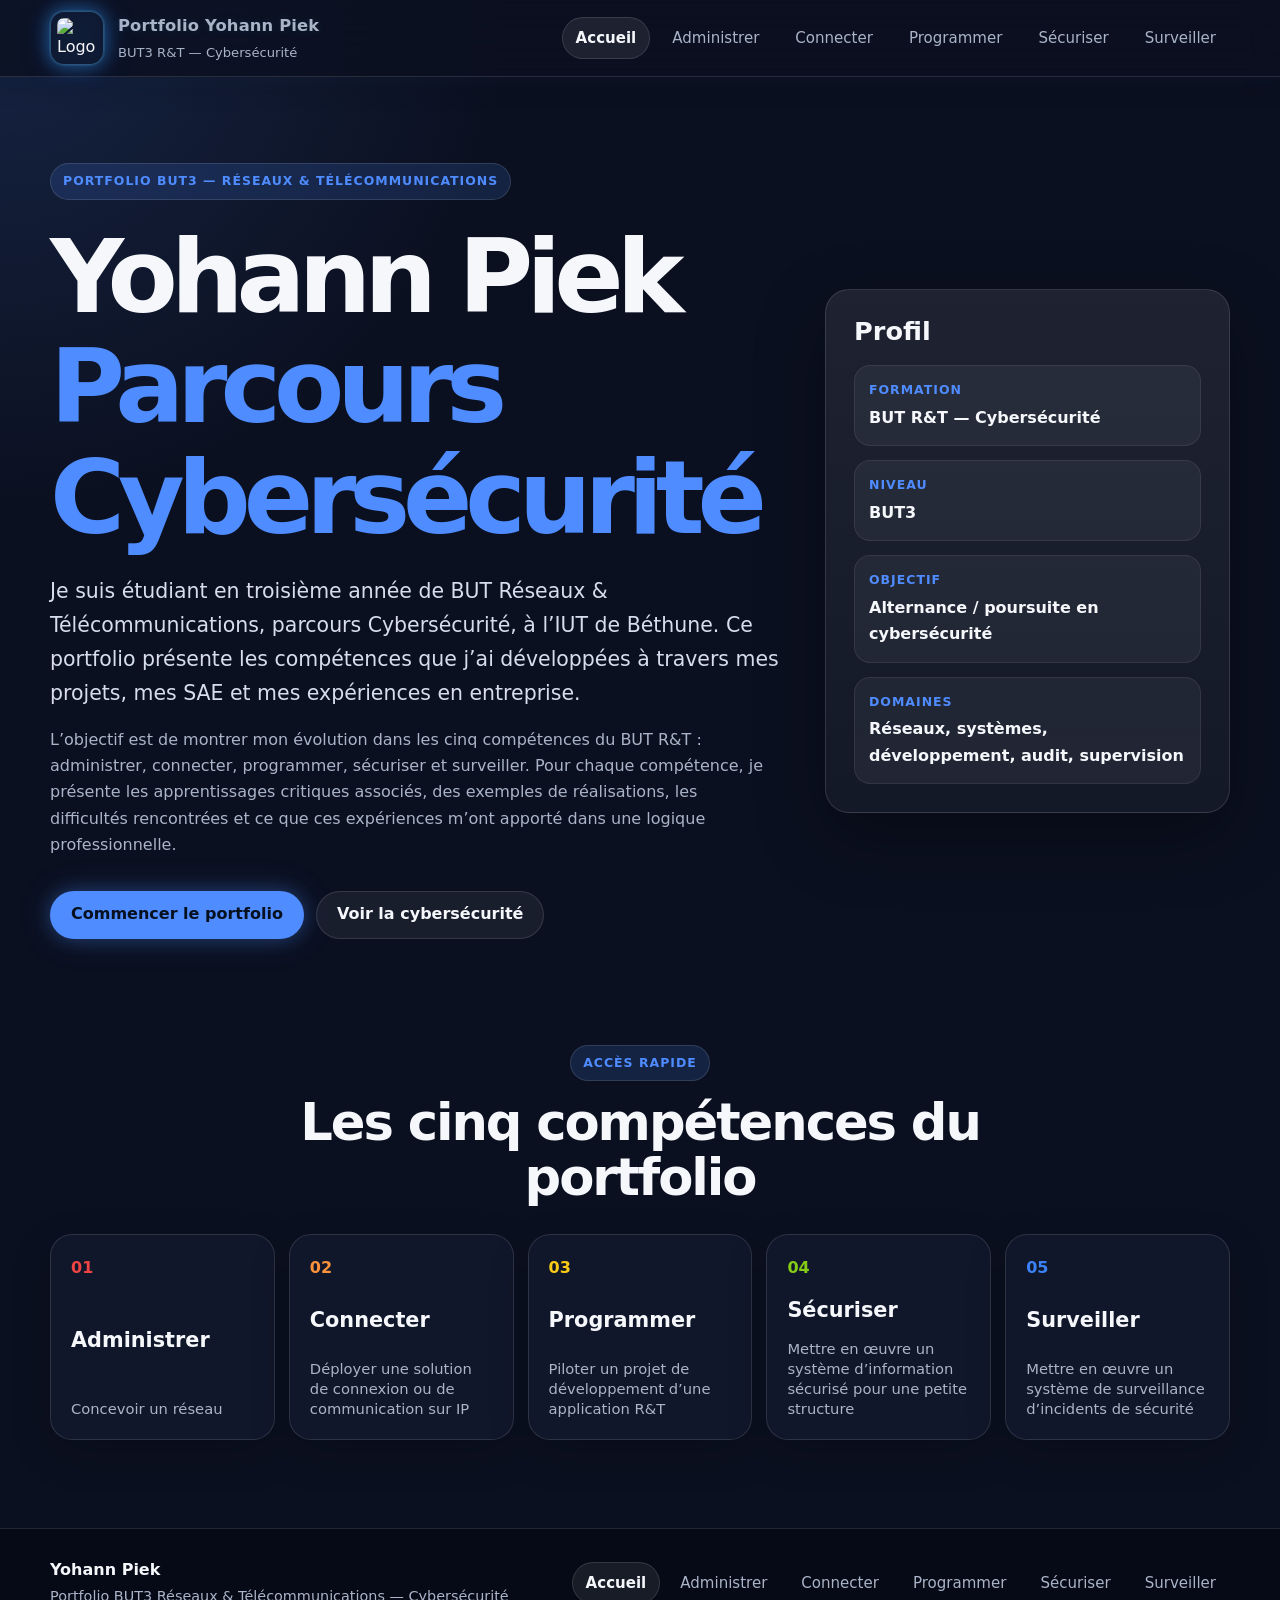
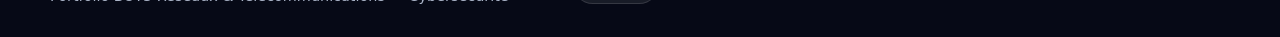
==== index.html @ 173f1237 "Add files via upload" ====
<!DOCTYPE html>
<html lang="fr">
<head>
  <meta charset="UTF-8" />
  <meta name="viewport" content="width=device-width, initial-scale=1.0" />
  <title>Portfolio BUT3 R&T Cybersécurité — Yohann Piek</title>
  <meta name="description" content="Portfolio BUT3 Réseaux et Télécommunications parcours Cybersécurité de Yohann Piek." />
  <link rel="stylesheet" href="css/styles.css" />
  <link rel="icon" type="image/png" href="images/logo-yp-neon-v2.png" />
</head>
<body>
  <header class="site-header">
    <nav class="container navbar">
      <a class="logo" href="index.html#accueil" aria-label="Retour à l’accueil">
        <img class="logo-mark" src="images/logo-yp-neon-v2.png" alt="Logo du portfolio" />
        <span class="logo-text">
          <strong>Portfolio Yohann Piek</strong>
          <span>BUT3 R&T — Cybersécurité</span>
        </span>
      </a>
      <div class="menu" aria-label="Navigation principale">
        <a class="home-link" href="index.html#accueil">Accueil</a><a href="administrer.html">Administrer</a><a href="connecter.html">Connecter</a><a href="programmer.html">Programmer</a><a href="securiser.html">Sécuriser</a><a href="surveiller.html">Surveiller</a>
      </div>
    </nav>
  </header>

  <main id="accueil">
    <section class="container hero-simple">
      <div class="hero-text">
        <span class="badge">Portfolio BUT3 — Réseaux & Télécommunications</span>
        <h1>Yohann Piek<br><span>Parcours Cybersécurité</span></h1>
        <p class="lead">
          Je suis étudiant en troisième année de BUT Réseaux & Télécommunications, parcours Cybersécurité, à l’IUT de Béthune. Ce portfolio présente les compétences que j’ai développées à travers mes projets, mes SAE et mes expériences en entreprise.
        </p>
        <p>
          L’objectif est de montrer mon évolution dans les cinq compétences du BUT R&T : administrer, connecter, programmer, sécuriser et surveiller. Pour chaque compétence, je présente les apprentissages critiques associés, des exemples de réalisations, les difficultés rencontrées et ce que ces expériences m’ont apporté dans une logique professionnelle.
        </p>
        <div class="hero-actions">
          <a class="btn btn-primary" href="administrer.html">Commencer le portfolio</a>
          <a class="btn btn-secondary" href="securiser.html">Voir la cybersécurité</a>
        </div>
      </div>
      <aside class="identity-card">
        <h2>Profil</h2>
        <dl>
          <div><dt>Formation</dt><dd>BUT R&T — Cybersécurité</dd></div>
          <div><dt>Niveau</dt><dd>BUT3</dd></div>
          <div><dt>Objectif</dt><dd>Alternance / poursuite en cybersécurité</dd></div>
          <div><dt>Domaines</dt><dd>Réseaux, systèmes, développement, audit, supervision</dd></div>
        </dl>
      </aside>
    </section>

    <section class="container competencies-footer" aria-labelledby="competences-title">
      <div class="section-heading compact">
        <span class="eyebrow">Accès rapide</span>
        <h2 id="competences-title">Les cinq compétences du portfolio</h2>
      </div>
      <div class="home-skills-grid">
        <a class="home-skill theme-red" href="administrer.html">
          <span class="skill-number">01</span>
          <strong>Administrer</strong>
          <em>Concevoir un réseau</em>
        </a>
<a class="home-skill theme-orange" href="connecter.html">
          <span class="skill-number">02</span>
          <strong>Connecter</strong>
          <em>Déployer une solution de connexion ou de communication sur IP</em>
        </a>
<a class="home-skill theme-yellow" href="programmer.html">
          <span class="skill-number">03</span>
          <strong>Programmer</strong>
          <em>Piloter un projet de développement d’une application R&T</em>
        </a>
<a class="home-skill theme-green" href="securiser.html">
          <span class="skill-number">04</span>
          <strong>Sécuriser</strong>
          <em>Mettre en œuvre un système d’information sécurisé pour une petite structure</em>
        </a>
<a class="home-skill theme-blue" href="surveiller.html">
          <span class="skill-number">05</span>
          <strong>Surveiller</strong>
          <em>Mettre en œuvre un système de surveillance d’incidents de sécurité</em>
        </a>
      </div>
    </section>
  </main>

  <footer class="site-footer">
    <div class="container footer-inner">
      <div>
        <strong>Yohann Piek</strong>
        <span>Portfolio BUT3 Réseaux & Télécommunications — Cybersécurité</span>
      </div>
      <nav class="footer-links" aria-label="Navigation secondaire">
        <a class="home-link" href="index.html#accueil">Accueil</a><a href="administrer.html">Administrer</a><a href="connecter.html">Connecter</a><a href="programmer.html">Programmer</a><a href="securiser.html">Sécuriser</a><a href="surveiller.html">Surveiller</a>
      </nav>
    </div>
  </footer>
</body>
</html>
---- css/styles.css ----
:root {
  --bg: #0b1020;
  --panel: #11172a;
  --panel-2: #161e35;
  --text: #f5f7fb;
  --muted: #aab4c8;
  --line: rgba(255,255,255,.12);
  --accent: #4f8cff;
  --accent-soft: rgba(79,140,255,.16);
  --shadow: 0 24px 70px rgba(0,0,0,.32);
  --radius: 24px;
  --container: 1180px;
}

* { box-sizing: border-box; }
html { scroll-behavior: smooth; }
body {
  margin: 0;
  font-family: Inter, ui-sans-serif, system-ui, -apple-system, BlinkMacSystemFont, "Segoe UI", Arial, sans-serif;
  background: radial-gradient(circle at top left, rgba(79,140,255,.16), transparent 32rem), var(--bg);
  color: var(--text);
  line-height: 1.65;
}
a { color: inherit; text-decoration: none; }
p { margin: 0; color: var(--muted); }
.container { width: min(var(--container), calc(100% - 40px)); margin: 0 auto; }

.site-header {
  position: sticky;
  top: 0;
  z-index: 20;
  backdrop-filter: blur(18px);
  background: rgba(11,16,32,.82);
  border-bottom: 1px solid var(--line);
}
.navbar {
  min-height: 76px;
  display: flex;
  align-items: center;
  justify-content: space-between;
  gap: 24px;
}
.logo { display: grid; gap: 2px; }
.logo strong { font-size: 1.02rem; letter-spacing: .01em; }
.logo span { color: var(--muted); font-size: .82rem; }
.menu { display: flex; flex-wrap: wrap; justify-content: flex-end; gap: 8px; }
.menu a, .footer-links a {
  color: var(--muted);
  border: 1px solid transparent;
  border-radius: 999px;
  padding: 8px 13px;
  transition: .18s ease;
  font-size: .94rem;
}
.menu a:hover, .footer-links a:hover {
  color: var(--text);
  border-color: var(--line);
  background: rgba(255,255,255,.06);
}

.hero-simple {
  min-height: calc(100vh - 76px);
  display: grid;
  grid-template-columns: 1.35fr .75fr;
  align-items: center;
  gap: 46px;
  padding: 86px 0;
}
.badge, .eyebrow {
  display: inline-flex;
  width: fit-content;
  align-items: center;
  gap: 8px;
  color: var(--accent);
  background: var(--accent-soft);
  border: 1px solid rgba(255,255,255,.12);
  border-radius: 999px;
  padding: 7px 12px;
  font-size: .78rem;
  font-weight: 800;
  letter-spacing: .08em;
  text-transform: uppercase;
}
h1, h2, h3 { line-height: 1.08; margin: 0; }
.hero-text h1 {
  margin: 22px 0 22px;
  font-size: clamp(3rem, 8vw, 6.8rem);
  letter-spacing: -.07em;
}
.hero-text h1 span, .section-heading h2 span { color: var(--accent); }
.lead { font-size: clamp(1.05rem, 1.6vw, 1.28rem); color: #d7ddeb; }
.hero-text > p + p { margin-top: 16px; max-width: 830px; }
.hero-actions { display: flex; flex-wrap: wrap; gap: 12px; margin-top: 32px; }
.btn {
  display: inline-flex;
  align-items: center;
  justify-content: center;
  min-height: 48px;
  padding: 0 20px;
  border-radius: 999px;
  font-weight: 800;
  border: 1px solid var(--line);
}
.btn-primary { background: var(--accent); color: #06101f; border-color: transparent; }
.btn-secondary { background: rgba(255,255,255,.06); color: var(--text); }
.identity-card {
  background: linear-gradient(180deg, rgba(255,255,255,.08), rgba(255,255,255,.04));
  border: 1px solid var(--line);
  border-radius: var(--radius);
  padding: 28px;
  box-shadow: var(--shadow);
}
.identity-card h2 { margin-bottom: 20px; font-size: 1.6rem; }
dl { margin: 0; display: grid; gap: 14px; }
dl div {
  padding: 14px;
  border-radius: 16px;
  background: rgba(255,255,255,.05);
  border: 1px solid rgba(255,255,255,.08);
}
dt { color: var(--accent); font-size: .78rem; text-transform: uppercase; font-weight: 900; letter-spacing: .08em; }
dd { margin: 4px 0 0; color: var(--text); font-weight: 650; }

.block { padding: 64px 0; }
.section-heading { display: grid; gap: 14px; max-width: 820px; margin-bottom: 28px; }
.section-heading.compact { text-align: center; place-items: center; margin-left: auto; margin-right: auto; }
.section-heading h2 { font-size: clamp(2rem, 4vw, 3.2rem); letter-spacing: -.04em; }
.competencies-footer { padding: 20px 0 88px; }
.home-skills-grid {
  display: grid;
  grid-template-columns: repeat(5, 1fr);
  gap: 14px;
}
.home-skill {
  min-height: 174px;
  display: flex;
  flex-direction: column;
  justify-content: space-between;
  gap: 12px;
  padding: 20px;
  border: 1px solid var(--line);
  border-radius: 22px;
  background: var(--panel);
  box-shadow: 0 14px 40px rgba(0,0,0,.18);
  transition: transform .18s ease, border-color .18s ease, background .18s ease;
}
.home-skill:hover { transform: translateY(-5px); border-color: color-mix(in srgb, var(--accent), white 25%); background: var(--panel-2); }
.skill-number { color: var(--accent); font-weight: 900; }
.home-skill strong { font-size: 1.3rem; }
.home-skill em { color: var(--muted); font-style: normal; font-size: .92rem; line-height: 1.35; }

.page-hero {
  min-height: 440px;
  display: grid;
  grid-template-columns: 1fr auto;
  align-items: end;
  gap: 36px;
  padding: 96px 0 58px;
}
.page-hero-content {
  max-width: 920px;
  display: grid;
  gap: 18px;
}
.competence-label { color: var(--accent); font-weight: 900; text-transform: uppercase; letter-spacing: .08em; font-size: .86rem; }
.page-hero h1 { font-size: clamp(2.65rem, 6vw, 5.5rem); letter-spacing: -.06em; }
.page-index {
  width: clamp(96px, 13vw, 160px);
  height: clamp(96px, 13vw, 160px);
  border-radius: 32px;
  display: grid;
  place-items: center;
  color: var(--accent);
  background: var(--accent-soft);
  border: 1px solid var(--line);
  font-size: clamp(2.6rem, 7vw, 5rem);
  font-weight: 950;
  line-height: 1;
}
.tag-list { display: flex; flex-wrap: wrap; gap: 8px; }
.tag {
  display: inline-flex;
  border-radius: 999px;
  border: 1px solid var(--line);
  background: rgba(255,255,255,.05);
  color: #dce3f4;
  padding: 7px 11px;
  font-size: .88rem;
}
.ac-grid {
  display: grid;
  grid-template-columns: repeat(2, 1fr);
  gap: 14px;
}
.ac-card, .reflection-card, .trace-card {
  background: linear-gradient(180deg, rgba(255,255,255,.075), rgba(255,255,255,.035));
  border: 1px solid var(--line);
  border-radius: 22px;
  padding: 22px;
  box-shadow: 0 16px 44px rgba(0,0,0,.16);
}
.ac-card span {
  display: inline-flex;
  color: #06101f;
  background: var(--accent);
  border-radius: 999px;
  padding: 5px 10px;
  font-weight: 950;
  font-size: .78rem;
  margin-bottom: 12px;
}
.ac-card p { color: #e7ecf8; }
.reflection-grid {
  display: grid;
  grid-template-columns: repeat(3, 1fr);
  gap: 14px;
}
.reflection-card h3 { color: var(--text); font-size: 1.12rem; margin-bottom: 10px; }
.reflection-card p { font-size: .98rem; }
.trace-card {
  display: grid;
  grid-template-columns: 1fr 1fr;
  gap: 26px;
  align-items: start;
  background: linear-gradient(135deg, var(--accent-soft), rgba(255,255,255,.04));
}
.trace-card h2 { margin: 12px 0; font-size: clamp(1.8rem, 3vw, 2.55rem); }
.trace-card ul { margin: 0; padding-left: 20px; color: #e7ecf8; display: grid; gap: 8px; }

.site-footer {
  border-top: 1px solid var(--line);
  background: rgba(5,8,18,.72);
  padding: 28px 0;
}
.footer-inner {
  display: flex;
  justify-content: space-between;
  align-items: center;
  gap: 18px;
}
.footer-inner > div { display: grid; gap: 2px; }
.footer-inner span { color: var(--muted); font-size: .9rem; }
.footer-links { display: flex; flex-wrap: wrap; justify-content: flex-end; gap: 6px; }

.theme-red { --accent: #ef4444; --accent-soft: rgba(239,68,68,.16); }
.theme-orange { --accent: #fb923c; --accent-soft: rgba(251,146,60,.16); }
.theme-yellow { --accent: #facc15; --accent-soft: rgba(250,204,21,.15); }
.theme-green { --accent: #84cc16; --accent-soft: rgba(132,204,22,.16); }
.theme-blue { --accent: #3b82f6; --accent-soft: rgba(59,130,246,.16); }

@media (max-width: 980px) {
  .navbar, .footer-inner { align-items: flex-start; flex-direction: column; }
  .menu, .footer-links { justify-content: flex-start; }
  .hero-simple { grid-template-columns: 1fr; min-height: auto; }
  .home-skills-grid { grid-template-columns: repeat(2, 1fr); }
  .page-hero { grid-template-columns: 1fr; }
  .page-index { display: none; }
  .ac-grid, .reflection-grid, .trace-card { grid-template-columns: 1fr; }
}
@media (max-width: 620px) {
  .container { width: min(var(--container), calc(100% - 28px)); }
  .menu a, .footer-links a { padding: 7px 10px; font-size: .86rem; }
  .hero-simple { padding: 52px 0; }
  .home-skills-grid { grid-template-columns: 1fr; }
  .block { padding: 44px 0; }
  .page-hero { padding: 56px 0 32px; min-height: auto; }
}


.logo {
  display: inline-flex;
  align-items: center;
  gap: 14px;
}
.logo-mark {
  width: 54px;
  height: 54px;
  object-fit: contain;
  border-radius: 14px;
  background: rgba(255,255,255,.06);
  border: 1px solid rgba(255,255,255,.12);
  padding: 6px;
  flex-shrink: 0;
}
.logo-text {
  display: grid;
  gap: 2px;
}
.home-link {
  color: var(--text) !important;
  border-color: var(--line) !important;
  background: rgba(255,255,255,.08);
  font-weight: 700;
}
.home-link:hover {
  background: var(--accent-soft) !important;
}
.back-home-wrap {
  margin-top: 26px;
}
.back-home-btn {
  display: inline-flex;
  align-items: center;
  justify-content: center;
  min-height: 46px;
  padding: 0 18px;
  border-radius: 999px;
  font-weight: 800;
  border: 1px solid var(--line);
  background: rgba(255,255,255,.06);
  color: var(--text);
}
.back-home-btn:hover {
  background: var(--accent-soft);
}


body {
  cursor: url("../images/cursor-neon.svg") 10 10, auto;
}
a, button, .btn, .home-skill, .menu a, .footer-links a, .back-home-btn, .logo {
  cursor: url("../images/cursor-neon-hover.svg") 10 10, pointer;
}
.site-header,
.identity-card,
.home-skill,
.ac-card,
.reflection-card,
.trace-card,
.btn,
.menu a,
.footer-links a,
.back-home-btn,
.logo-mark,
.page-index,
.tag,
.badge,
.eyebrow {
  transition: transform .22s ease, box-shadow .22s ease, border-color .22s ease, background .22s ease, filter .22s ease, color .22s ease;
}
.logo-mark {
  background: rgba(15, 25, 49, .88);
  border-color: rgba(95, 188, 255, .35);
  box-shadow: 0 0 0 1px rgba(86,199,255,.12), 0 0 18px rgba(47,148,255,.28), 0 0 34px rgba(18,95,255,.18);
  filter: drop-shadow(0 0 8px rgba(86,199,255,.28));
}
.logo:hover .logo-mark {
  transform: translateY(-1px) scale(1.03);
  box-shadow: 0 0 0 1px rgba(86,199,255,.18), 0 0 18px rgba(86,199,255,.38), 0 0 42px rgba(18,95,255,.32);
  filter: drop-shadow(0 0 12px rgba(86,199,255,.45));
}
.logo strong {
  text-shadow: 0 0 10px rgba(86,199,255,.12);
}
.menu a:hover, .footer-links a:hover, .home-link:hover,
.btn:hover, .back-home-btn:hover, .tag:hover {
  box-shadow: 0 0 0 1px rgba(255,255,255,.08) inset, 0 0 16px color-mix(in srgb, var(--accent), transparent 55%), 0 0 32px color-mix(in srgb, var(--accent), transparent 75%);
}
.btn:hover, .back-home-btn:hover {
  transform: translateY(-2px);
}
.identity-card:hover,
.ac-card:hover,
.reflection-card:hover,
.trace-card:hover {
  border-color: color-mix(in srgb, var(--accent), white 24%);
  box-shadow: 0 0 0 1px rgba(255,255,255,.03) inset, 0 0 18px color-mix(in srgb, var(--accent), transparent 60%), 0 18px 44px rgba(0,0,0,.22);
  transform: translateY(-3px);
}
.home-skill:hover {
  box-shadow: 0 0 0 1px rgba(255,255,255,.03) inset, 0 0 22px color-mix(in srgb, var(--accent), transparent 58%), 0 18px 44px rgba(0,0,0,.24);
}
.page-index:hover,
.badge:hover,
.eyebrow:hover {
  box-shadow: 0 0 18px color-mix(in srgb, var(--accent), transparent 55%), 0 0 34px color-mix(in srgb, var(--accent), transparent 74%);
}
.hero-actions .btn-primary {
  box-shadow: 0 0 18px rgba(79,140,255,.28), 0 0 34px rgba(79,140,255,.18);
}
.hero-actions .btn-primary:hover {
  box-shadow: 0 0 20px rgba(79,140,255,.45), 0 0 42px rgba(79,140,255,.28);
}


@keyframes neonPulse {
  0%, 100% {
    box-shadow: 0 0 0 1px rgba(86,199,255,.18), 0 0 16px rgba(47,148,255,.28), 0 0 34px rgba(18,95,255,.18);
    filter: drop-shadow(0 0 8px rgba(86,199,255,.30));
  }
  50% {
    box-shadow: 0 0 0 1px rgba(86,199,255,.24), 0 0 24px rgba(86,199,255,.40), 0 0 48px rgba(18,95,255,.26);
    filter: drop-shadow(0 0 12px rgba(86,199,255,.45));
  }
}

@keyframes subtleGlow {
  0%, 100% { text-shadow: 0 0 10px rgba(86,199,255,.12); }
  50% { text-shadow: 0 0 18px rgba(86,199,255,.22), 0 0 30px rgba(40,120,255,.10); }
}

@keyframes borderShimmer {
  0% { border-color: rgba(255,255,255,.10); }
  50% { border-color: color-mix(in srgb, var(--accent), white 18%); }
  100% { border-color: rgba(255,255,255,.10); }
}

body::before {
  content: "";
  position: fixed;
  inset: 0;
  pointer-events: none;
  background:
    linear-gradient(rgba(79,140,255,.05) 1px, transparent 1px),
    linear-gradient(90deg, rgba(79,140,255,.05) 1px, transparent 1px);
  background-size: 36px 36px;
  mask-image: radial-gradient(circle at center, rgba(0,0,0,.55), transparent 85%);
  opacity: .22;
  z-index: -1;
}

.logo-mark {
  animation: neonPulse 3.2s ease-in-out infinite;
}
.logo:hover .logo-mark {
  animation-duration: 1.7s;
}
.logo strong,
.hero-text h1 span,
.section-heading h2 span {
  animation: subtleGlow 4s ease-in-out infinite;
}
.site-header {
  box-shadow: 0 8px 24px rgba(0,0,0,.18), 0 0 20px rgba(79,140,255,.08);
}
.menu a,
.footer-links a,
.home-link,
.btn,
.back-home-btn,
.tag,
.badge,
.eyebrow,
.page-index,
.home-skill,
.identity-card,
.ac-card,
.reflection-card,
.trace-card {
  position: relative;
  overflow: hidden;
}
.menu a:hover, .footer-links a:hover, .home-link:hover,
.btn:hover, .back-home-btn:hover, .tag:hover,
.badge:hover, .eyebrow:hover, .page-index:hover {
  animation: borderShimmer 1.1s ease-in-out infinite;
}
.home-skill::after,
.ac-card::after,
.reflection-card::after,
.trace-card::after,
.identity-card::after {
  content: "";
  position: absolute;
  inset: 0;
  border-radius: inherit;
  pointer-events: none;
  background: linear-gradient(120deg, transparent 0%, rgba(86,199,255,.06) 48%, transparent 100%);
  transform: translateX(-120%);
  transition: transform .55s ease;
}
.home-skill:hover::after,
.ac-card:hover::after,
.reflection-card:hover::after,
.trace-card:hover::after,
.identity-card:hover::after {
  transform: translateX(120%);
}
.hero-actions .btn-secondary:hover {
  box-shadow: 0 0 18px rgba(86,199,255,.18), 0 0 32px rgba(79,140,255,.12);
}
.page-index {
  box-shadow: 0 0 18px rgba(79,140,255,.10);
}
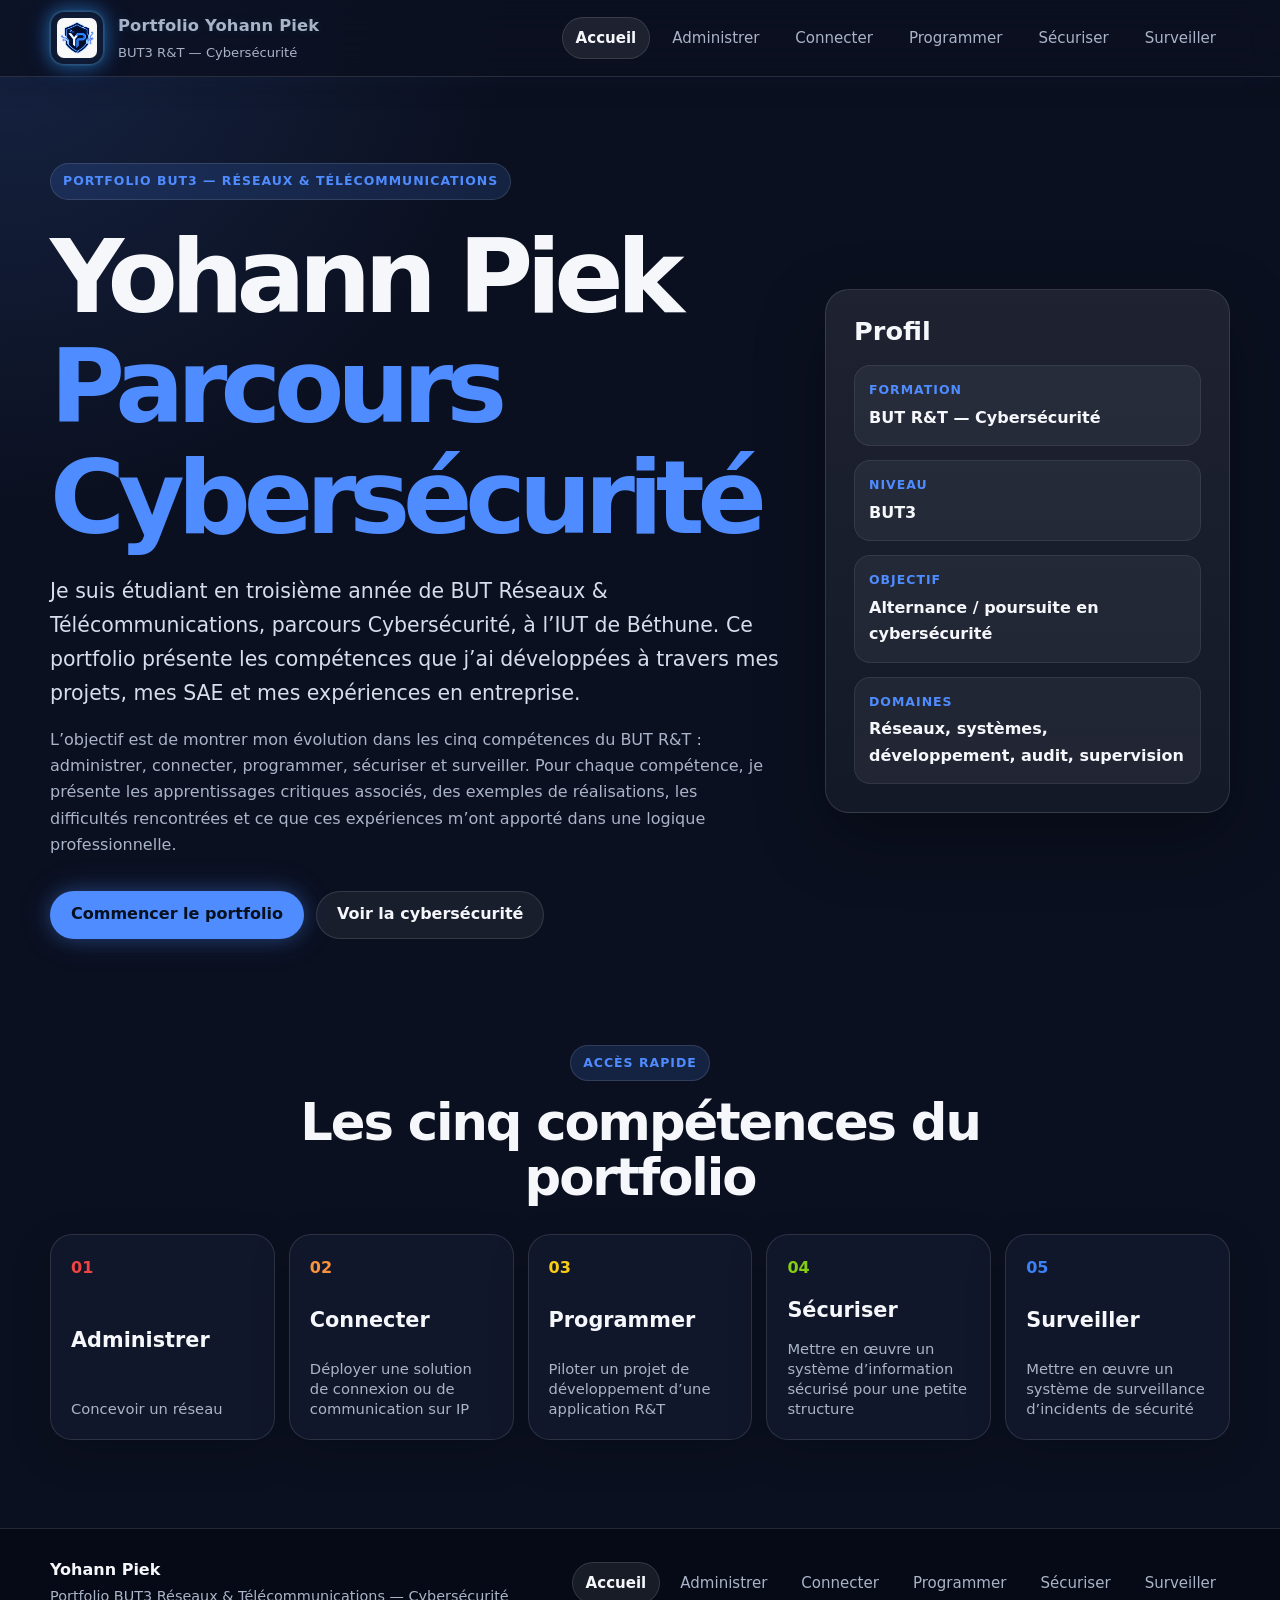
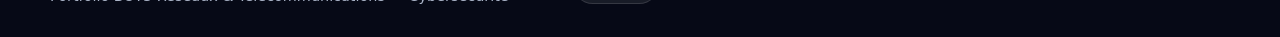
==== commit d912350b: "edit" ====
--- a/index.html
+++ b/index.html
@@ -6,13 +6,13 @@
   <title>Portfolio BUT3 R&T Cybersécurité — Yohann Piek</title>
   <meta name="description" content="Portfolio BUT3 Réseaux et Télécommunications parcours Cybersécurité de Yohann Piek." />
   <link rel="stylesheet" href="css/styles.css" />
-  <link rel="icon" type="image/png" href="images/logo-yp-neon-v2.png" />
+  <link rel="icon" type="image/png" href="images/logo-yp-neon.png" />
 </head>
 <body>
   <header class="site-header">
     <nav class="container navbar">
       <a class="logo" href="index.html#accueil" aria-label="Retour à l’accueil">
-        <img class="logo-mark" src="images/logo-yp-neon-v2.png" alt="Logo du portfolio" />
+        <img class="logo-mark" src="images/logo-yp-neon.png" alt="Logo du portfolio" />
         <span class="logo-text">
           <strong>Portfolio Yohann Piek</strong>
           <span>BUT3 R&T — Cybersécurité</span>
